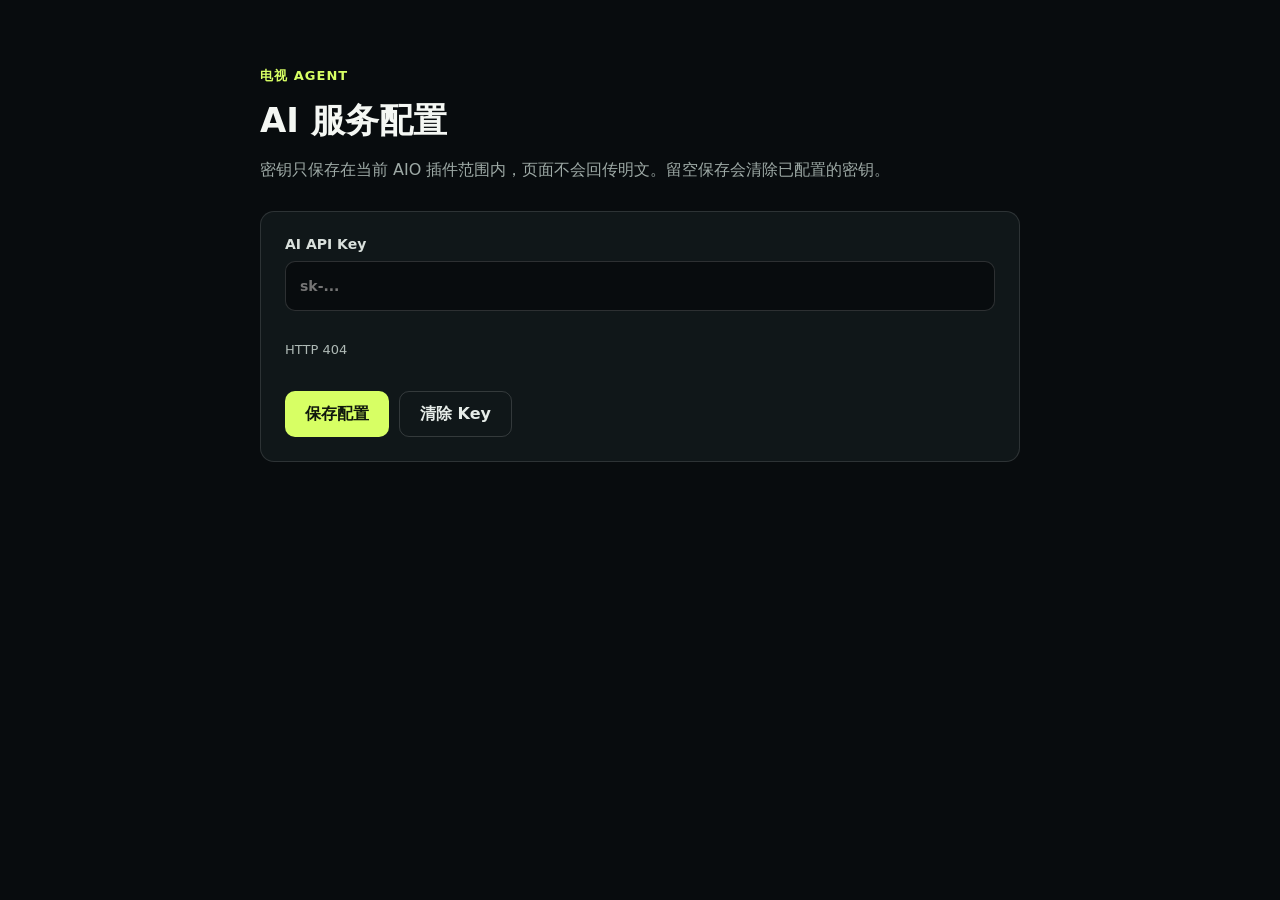
==== frontend/settings.html @ d45f8f26 "feat: connect TV agent to real video sources" ====
<!doctype html>
<html lang="zh-CN">
  <head>
    <meta charset="utf-8" />
    <meta name="viewport" content="width=device-width, initial-scale=1" />
    <title>电视 Agent 设置</title>
    <style>
      :root {
        color: #f4f7f3;
        background: #080c0e;
        font-family: "Noto Sans SC", "PingFang SC", ui-sans-serif, system-ui, sans-serif;
      }
      * { box-sizing: border-box; }
      body { margin: 0; min-height: 100vh; }
      main {
        width: min(760px, calc(100% - 40px));
        margin: 0 auto;
        padding: 54px 0 72px;
      }
      .eyebrow { color: #d7ff64; font-size: 13px; font-weight: 800; letter-spacing: .08em; }
      h1 { margin: 10px 0 12px; font-size: 34px; }
      .intro { margin: 0 0 28px; color: #9eaaa6; line-height: 1.7; }
      form {
        display: grid;
        gap: 16px;
        border: 1px solid rgb(255 255 255 / 12%);
        border-radius: 14px;
        background: #101719;
        padding: 24px;
      }
      label { display: grid; gap: 9px; color: #d9e0dc; font-size: 14px; font-weight: 700; }
      input {
        min-height: 50px;
        border: 1px solid rgb(255 255 255 / 15%);
        border-radius: 10px;
        background: #080c0e;
        padding: 0 14px;
        color: #fff;
        font: inherit;
      }
      .hint { color: #84908c; font-size: 13px; line-height: 1.6; }
      .actions { display: flex; gap: 10px; align-items: center; }
      button {
        min-height: 46px;
        border: 0;
        border-radius: 10px;
        background: #d7ff64;
        padding: 0 20px;
        color: #10180d;
        font: inherit;
        font-weight: 800;
        cursor: pointer;
      }
      button.secondary { border: 1px solid rgb(255 255 255 / 15%); background: transparent; color: #e6ece8; }
      #status { min-height: 22px; color: #aeb9b5; font-size: 13px; }
      .ready { color: #d7ff64; }
    </style>
  </head>
  <body>
    <main>
      <p class="eyebrow">电视 AGENT</p>
      <h1>AI 服务配置</h1>
      <p class="intro">密钥只保存在当前 AIO 插件范围内，页面不会回传明文。留空保存会清除已配置的密钥。</p>
      <form id="settings-form">
        <label>
          AI API Key
          <input id="secret" type="password" autocomplete="new-password" placeholder="sk-..." />
        </label>
        <p id="status" class="hint">正在读取配置状态……</p>
        <div class="actions">
          <button type="submit">保存配置</button>
          <button id="clear" class="secondary" type="button">清除 Key</button>
        </div>
      </form>
    </main>
    <script>
      (() => {
        const form = document.querySelector('#settings-form');
        const secret = document.querySelector('#secret');
        const status = document.querySelector('#status');
        const clear = document.querySelector('#clear');

        function request(method, path, body) {
          if (window.aioPlugin?.json) return window.aioPlugin.json(method, path, body);
          return fetch(path, {
            method,
            headers: body === undefined ? undefined : { 'content-type': 'application/json' },
            body: body === undefined ? undefined : JSON.stringify(body)
          }).then(async response => {
            const result = await response.json().catch(() => null);
            if (!response.ok) throw new Error(result?.error || `HTTP ${response.status}`);
            return result;
          });
        }

        async function refresh() {
          const settings = await request('GET', '/api/settings');
          status.textContent = settings.has_secret ? '已配置 AI Key' : '尚未配置 AI Key';
          status.className = settings.has_secret ? 'hint ready' : 'hint';
        }

        form.addEventListener('submit', async event => {
          event.preventDefault();
          status.textContent = '正在保存……';
          try {
            const result = await request('POST', '/api/settings', { secret: secret.value });
            secret.value = '';
            status.textContent = result.has_secret ? 'AI Key 已保存' : 'AI Key 已清除';
            status.className = result.has_secret ? 'hint ready' : 'hint';
          } catch (error) {
            status.textContent = error.message;
          }
        });

        clear.addEventListener('click', async () => {
          status.textContent = '正在清除……';
          try {
            await request('POST', '/api/settings', { secret: '' });
            secret.value = '';
            status.textContent = 'AI Key 已清除';
            status.className = 'hint';
          } catch (error) {
            status.textContent = error.message;
          }
        });

        refresh().catch(error => { status.textContent = error.message; });
      })();
    </script>
  </body>
</html>
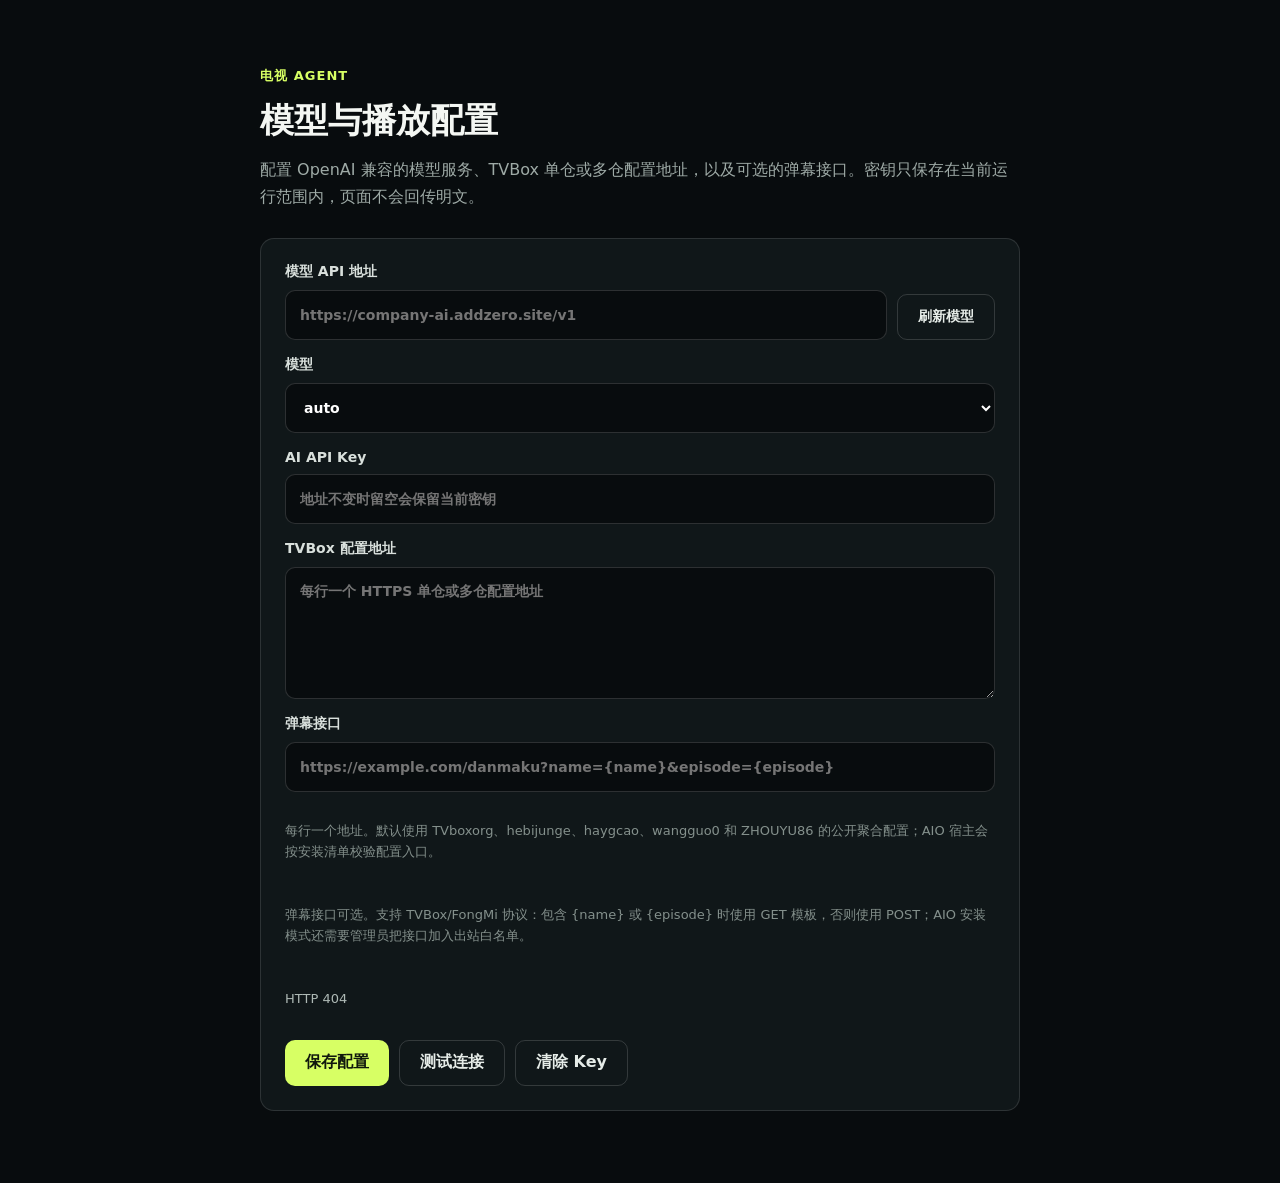
==== commit f8c59d1a: "feat: expand TV agent browsing, settings, and playback" ====
--- a/frontend/settings.html
+++ b/frontend/settings.html
@@ -29,7 +29,7 @@
         padding: 24px;
       }
       label { display: grid; gap: 9px; color: #d9e0dc; font-size: 14px; font-weight: 700; }
-      input {
+      input, select, textarea {
         min-height: 50px;
         border: 1px solid rgb(255 255 255 / 15%);
         border-radius: 10px;
@@ -38,6 +38,8 @@
         color: #fff;
         font: inherit;
       }
+      textarea { min-height: 132px; padding: 13px 14px; resize: vertical; line-height: 1.55; }
+      select { appearance: auto; }
       .hint { color: #84908c; font-size: 13px; line-height: 1.6; }
       .actions { display: flex; gap: 10px; align-items: center; }
       button {
@@ -52,23 +54,51 @@
         cursor: pointer;
       }
       button.secondary { border: 1px solid rgb(255 255 255 / 15%); background: transparent; color: #e6ece8; }
+      button:disabled { cursor: wait; opacity: .55; }
+      .row { display: grid; grid-template-columns: minmax(0, 1fr) auto; gap: 10px; align-items: end; }
       #status { min-height: 22px; color: #aeb9b5; font-size: 13px; }
       .ready { color: #d7ff64; }
+      .error { color: #ff9c8d; }
+      @media (max-width: 600px) { .row { grid-template-columns: 1fr; } }
     </style>
   </head>
   <body>
     <main>
       <p class="eyebrow">电视 AGENT</p>
-      <h1>AI 服务配置</h1>
-      <p class="intro">密钥只保存在当前 AIO 插件范围内，页面不会回传明文。留空保存会清除已配置的密钥。</p>
+      <h1>模型与播放配置</h1>
+      <p class="intro">配置 OpenAI 兼容的模型服务、TVBox 单仓或多仓配置地址，以及可选的弹幕接口。密钥只保存在当前运行范围内，页面不会回传明文。</p>
       <form id="settings-form">
         <label>
+          模型 API 地址
+          <div class="row">
+            <input id="model-endpoint" type="url" inputmode="url" autocomplete="url" placeholder="https://company-ai.addzero.site/v1" required />
+            <button id="refresh-models" class="secondary" type="button">刷新模型</button>
+          </div>
+        </label>
+        <label>
+          模型
+          <select id="model" required>
+            <option value="auto">auto</option>
+          </select>
+        </label>
+        <label>
           AI API Key
-          <input id="secret" type="password" autocomplete="new-password" placeholder="sk-..." />
-        </label>
+          <input id="secret" type="password" autocomplete="new-password" placeholder="地址不变时留空会保留当前密钥" />
+        </label>
+        <label>
+          TVBox 配置地址
+          <textarea id="tvbox-configs" spellcheck="false" placeholder="每行一个 HTTPS 单仓或多仓配置地址"></textarea>
+        </label>
+        <label>
+          弹幕接口
+          <input id="danmaku-api" type="url" inputmode="url" spellcheck="false" placeholder="https://example.com/danmaku?name={name}&episode={episode}" />
+        </label>
+        <p class="hint">每行一个地址。默认使用 TVboxorg、hebijunge、haygcao、wangguo0 和 ZHOUYU86 的公开聚合配置；AIO 宿主会按安装清单校验配置入口。</p>
+        <p class="hint">弹幕接口可选。支持 TVBox/FongMi 协议：包含 {name} 或 {episode} 时使用 GET 模板，否则使用 POST；AIO 安装模式还需要管理员把接口加入出站白名单。</p>
         <p id="status" class="hint">正在读取配置状态……</p>
         <div class="actions">
           <button type="submit">保存配置</button>
+          <button id="test" class="secondary" type="button">测试连接</button>
           <button id="clear" class="secondary" type="button">清除 Key</button>
         </div>
       </form>
@@ -76,12 +106,31 @@
     <script>
       (() => {
         const form = document.querySelector('#settings-form');
+        const endpoint = document.querySelector('#model-endpoint');
+        const model = document.querySelector('#model');
         const secret = document.querySelector('#secret');
         const status = document.querySelector('#status');
+        const refreshModels = document.querySelector('#refresh-models');
+        const tvboxConfigs = document.querySelector('#tvbox-configs');
+        const danmakuApi = document.querySelector('#danmaku-api');
+        const test = document.querySelector('#test');
         const clear = document.querySelector('#clear');
 
         function request(method, path, body) {
           if (window.aioPlugin?.json) return window.aioPlugin.json(method, path, body);
+          if (window.TvAgentBridge?.request) {
+            const payload = window.TvAgentBridge.request(
+              method,
+              path,
+              body === undefined ? '' : JSON.stringify(body)
+            );
+            const response = JSON.parse(payload);
+            const result = response.body ? JSON.parse(response.body) : null;
+            if (response.status < 200 || response.status >= 300) {
+              throw new Error(result?.error || `HTTP ${response.status}`);
+            }
+            return Promise.resolve(result);
+          }
           return fetch(path, {
             method,
             headers: body === undefined ? undefined : { 'content-type': 'application/json' },
@@ -93,19 +142,67 @@
           });
         }
 
-        async function refresh() {
+        async function refreshSettings() {
           const settings = await request('GET', '/api/settings');
-          status.textContent = settings.has_secret ? '已配置 AI Key' : '尚未配置 AI Key';
+          endpoint.value = settings.model_endpoint || '';
+          setModels([settings.model].filter(Boolean), settings.model);
+          tvboxConfigs.value = (settings.tvbox_configs || []).join('\n');
+          danmakuApi.value = settings.danmaku_api || '';
+          status.textContent = settings.has_secret ? '配置已读取，密钥已保存' : '配置已读取，尚未保存密钥';
           status.className = settings.has_secret ? 'hint ready' : 'hint';
+        }
+
+        function setModels(models, selected) {
+          const current = selected || model.value;
+          model.replaceChildren();
+          const values = [...new Set([...models, current].filter(Boolean))];
+          values.forEach(value => model.append(new Option(value, value)));
+          model.value = values.includes(current) ? current : values[0] || '';
+          model.disabled = values.length === 0;
+        }
+
+        function payload() {
+          const value = secret.value.trim();
+          return {
+            model_endpoint: endpoint.value.trim(),
+            model: model.value.trim(),
+            tvbox_configs: tvboxConfigs.value
+              .split(/\r?\n/)
+              .map(value => value.trim())
+              .filter(Boolean),
+            danmaku_api: danmakuApi.value.trim(),
+            ...(value ? { secret: value } : {})
+          };
+        }
+
+        async function loadModels() {
+          const current = model.value.trim();
+          refreshModels.disabled = true;
+          status.textContent = '正在读取可用模型……';
+          status.className = 'hint';
+          try {
+            const models = await request('POST', '/api/models', {
+              model_endpoint: endpoint.value.trim(),
+              ...(secret.value.trim() ? { secret: secret.value.trim() } : {})
+            });
+            setModels(models, current);
+            status.textContent = `已读取 ${models.length} 个可用模型`;
+            status.className = 'hint ready';
+          } catch (error) {
+            status.textContent = error.message;
+            status.className = 'hint error';
+          } finally {
+            refreshModels.disabled = false;
+          }
         }
 
         form.addEventListener('submit', async event => {
           event.preventDefault();
           status.textContent = '正在保存……';
           try {
-            const result = await request('POST', '/api/settings', { secret: secret.value });
+            const result = await request('POST', '/api/settings', payload());
             secret.value = '';
-            status.textContent = result.has_secret ? 'AI Key 已保存' : 'AI Key 已清除';
+            status.textContent = result.has_secret ? '模型配置已保存' : '模型配置已保存，尚未配置 Key';
             status.className = result.has_secret ? 'hint ready' : 'hint';
           } catch (error) {
             status.textContent = error.message;
@@ -115,7 +212,7 @@
         clear.addEventListener('click', async () => {
           status.textContent = '正在清除……';
           try {
-            await request('POST', '/api/settings', { secret: '' });
+            await request('POST', '/api/settings', { ...payload(), secret: '' });
             secret.value = '';
             status.textContent = 'AI Key 已清除';
             status.className = 'hint';
@@ -124,7 +221,33 @@
           }
         });
 
-        refresh().catch(error => { status.textContent = error.message; });
+        refreshModels.addEventListener('click', loadModels);
+
+        test.addEventListener('click', async () => {
+          test.disabled = true;
+          status.textContent = '正在测试模型推理……';
+          status.className = 'hint';
+          try {
+            await request('POST', '/api/models/test', payload());
+            status.textContent = '连接成功，模型已返回推理结果';
+            status.className = 'hint ready';
+          } catch (error) {
+            status.textContent = error.message;
+            status.className = 'hint error';
+          } finally {
+            test.disabled = false;
+          }
+        });
+
+        refreshSettings().catch(error => {
+          status.textContent = error.message;
+          status.className = 'hint error';
+        });
+
+        window.tvAgentBack = () => {
+          window.location.replace('index.html');
+          return true;
+        };
       })();
     </script>
   </body>
